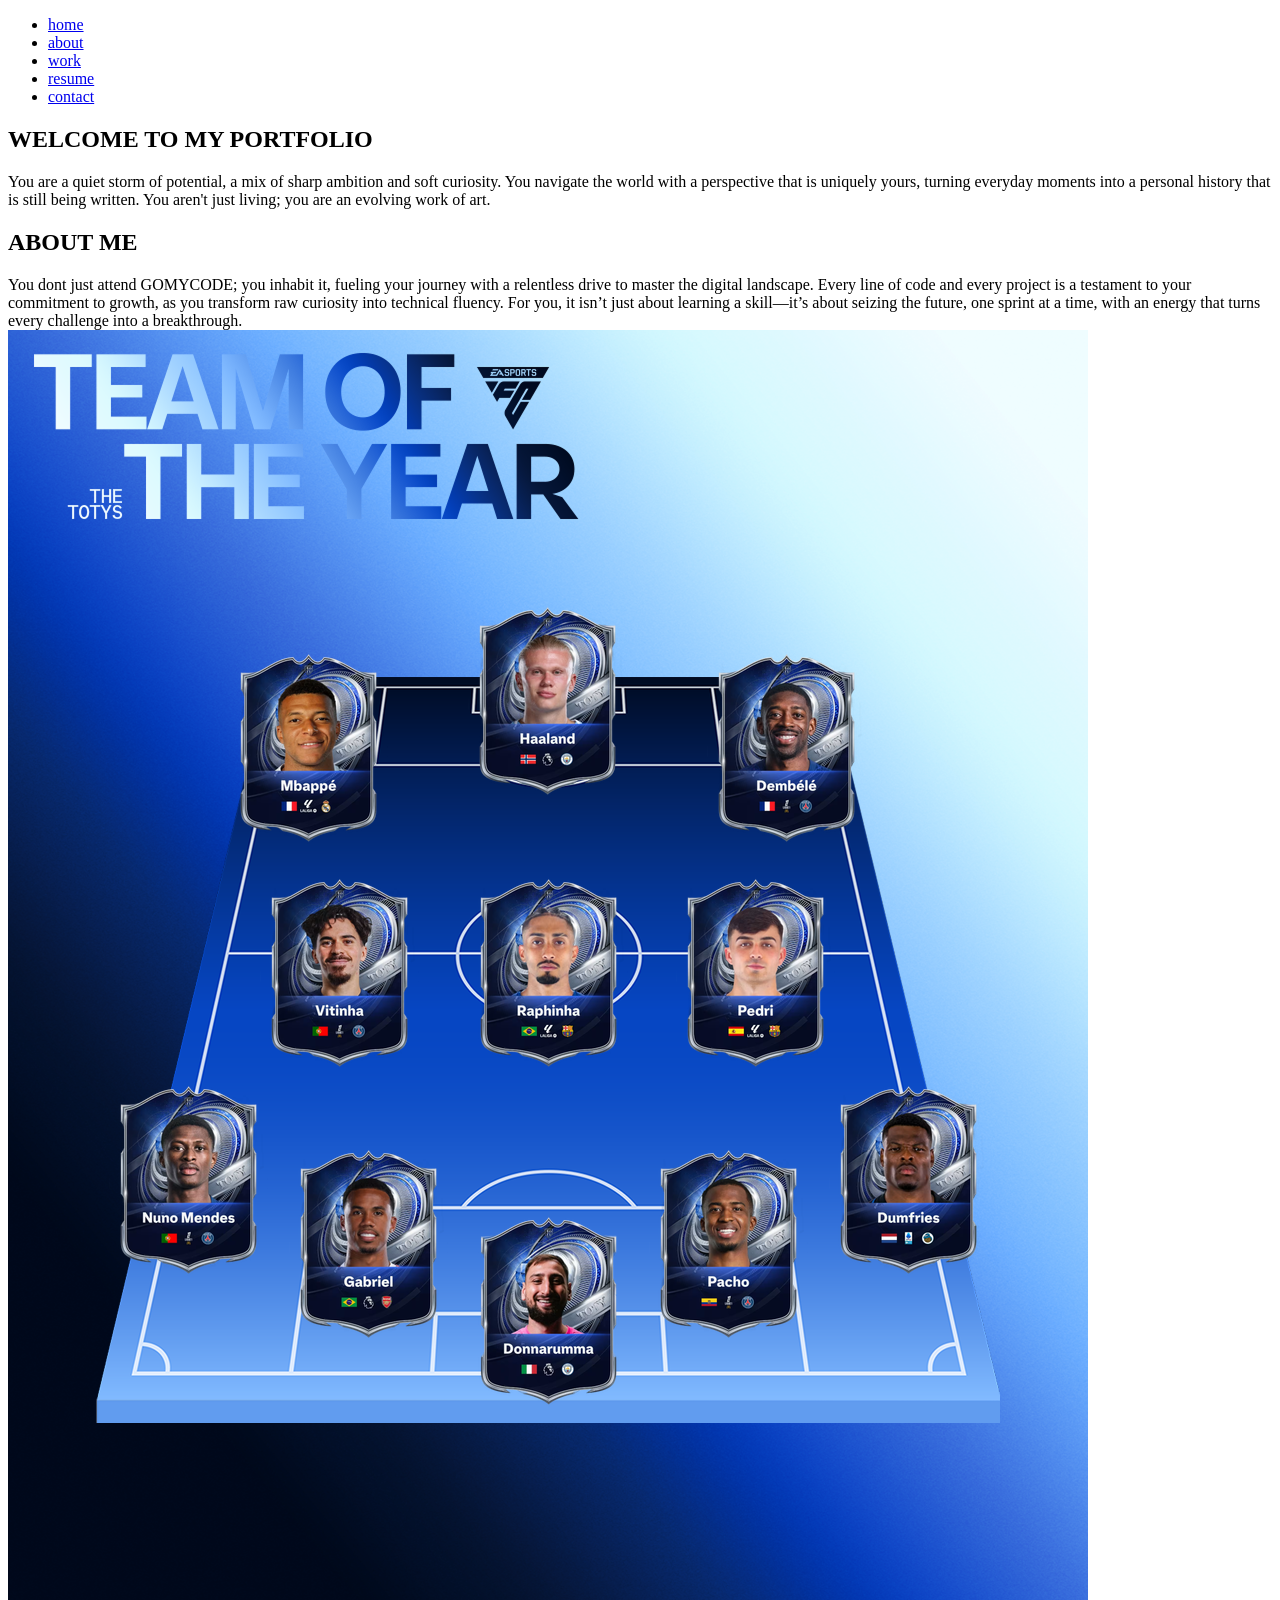
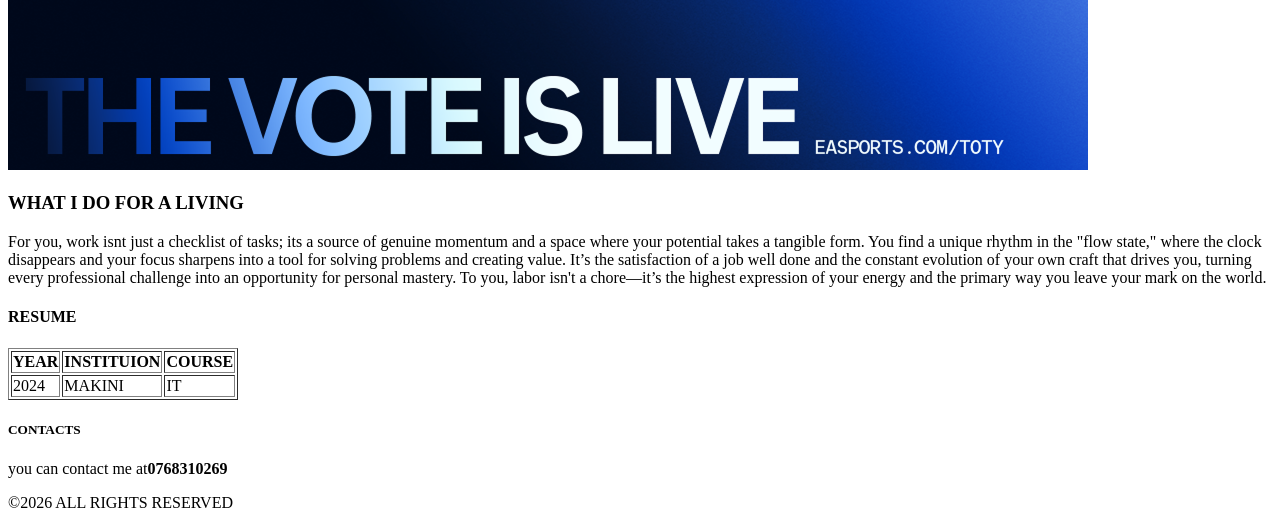
==== index.html @ 909c478e "adding a file" ====
<!doctype html>
<head>
  <title>my portfolio</title>
</head>
<body>
  <html>
    <header>
      <nav>
        <ul>
          <li><a href="#home.">home</a></li>
          <li><a href="#about">about</a></li>
          <li><a href="#work">work</a></li>
          <li><a href="#resume">resume</a></li>
          <li><a href="#conatct">contact</a></li>
        </ul>
      </nav>
    </header>
    <section id="home">
      <h1>WELCOME TO MY PORTFOLIO</h1>
      <p>
        You are a quiet storm of potential, a mix of sharp ambition and soft
        curiosity. You navigate the world with a perspective that is uniquely
        yours, turning everyday moments into a personal history that is still
        being written. You aren't just living; you are an evolving work of art.
      </p>
    </section>
    <section id="about">
      <h2>ABOUT ME</h2>
      <p>
        You dont just attend GOMYCODE; you inhabit it, fueling your journey with
        a relentless drive to master the digital landscape. Every line of code
        and every project is a testament to your commitment to growth, as you
        transform raw curiosity into technical fluency. For you, it isn’t just
        about learning a skill—it’s about seizing the future, one sprint at a
        time, with an energy that turns every challenge into a breakthrough.
        <img src="assets/images/My-TOTY26-3_4.png" alt="image">
      </p>
      
    </section>
    <section id="work">
      <h3>WHAT I DO FOR A LIVING</h3>
      <p>
        For you, work isnt just a checklist of tasks; its a source of genuine
        momentum and a space where your potential takes a tangible form. You
        find a unique rhythm in the "flow state," where the clock disappears and
        your focus sharpens into a tool for solving problems and creating value.
        It’s the satisfaction of a job well done and the constant evolution of
        your own craft that drives you, turning every professional challenge
        into an opportunity for personal mastery. To you, labor isn't a
        chore—it’s the highest expression of your energy and the primary way you
        leave your mark on the world.
      </p>
    </section>
    <section id="resume">
      <h4>RESUME</h4>
      <table border="1">
        <tr>
          <th>YEAR</th>
          <th>INSTITUION</th>
          <th>COURSE</th>
        </tr>
        <tr>
          <td>2024</td>
          <td>MAKINI</td>
          <td>IT</td>
        </tr>
      </table>
    </section>
    <section id="contact">
      <h5>CONTACTS</h5>
      <p>you can contact me at<b>0768310269</b></p>
    </section>
    <footer>
      <p>&copy;2026 ALL RIGHTS RESERVED</p>
    </footer>
  </html>
</body>
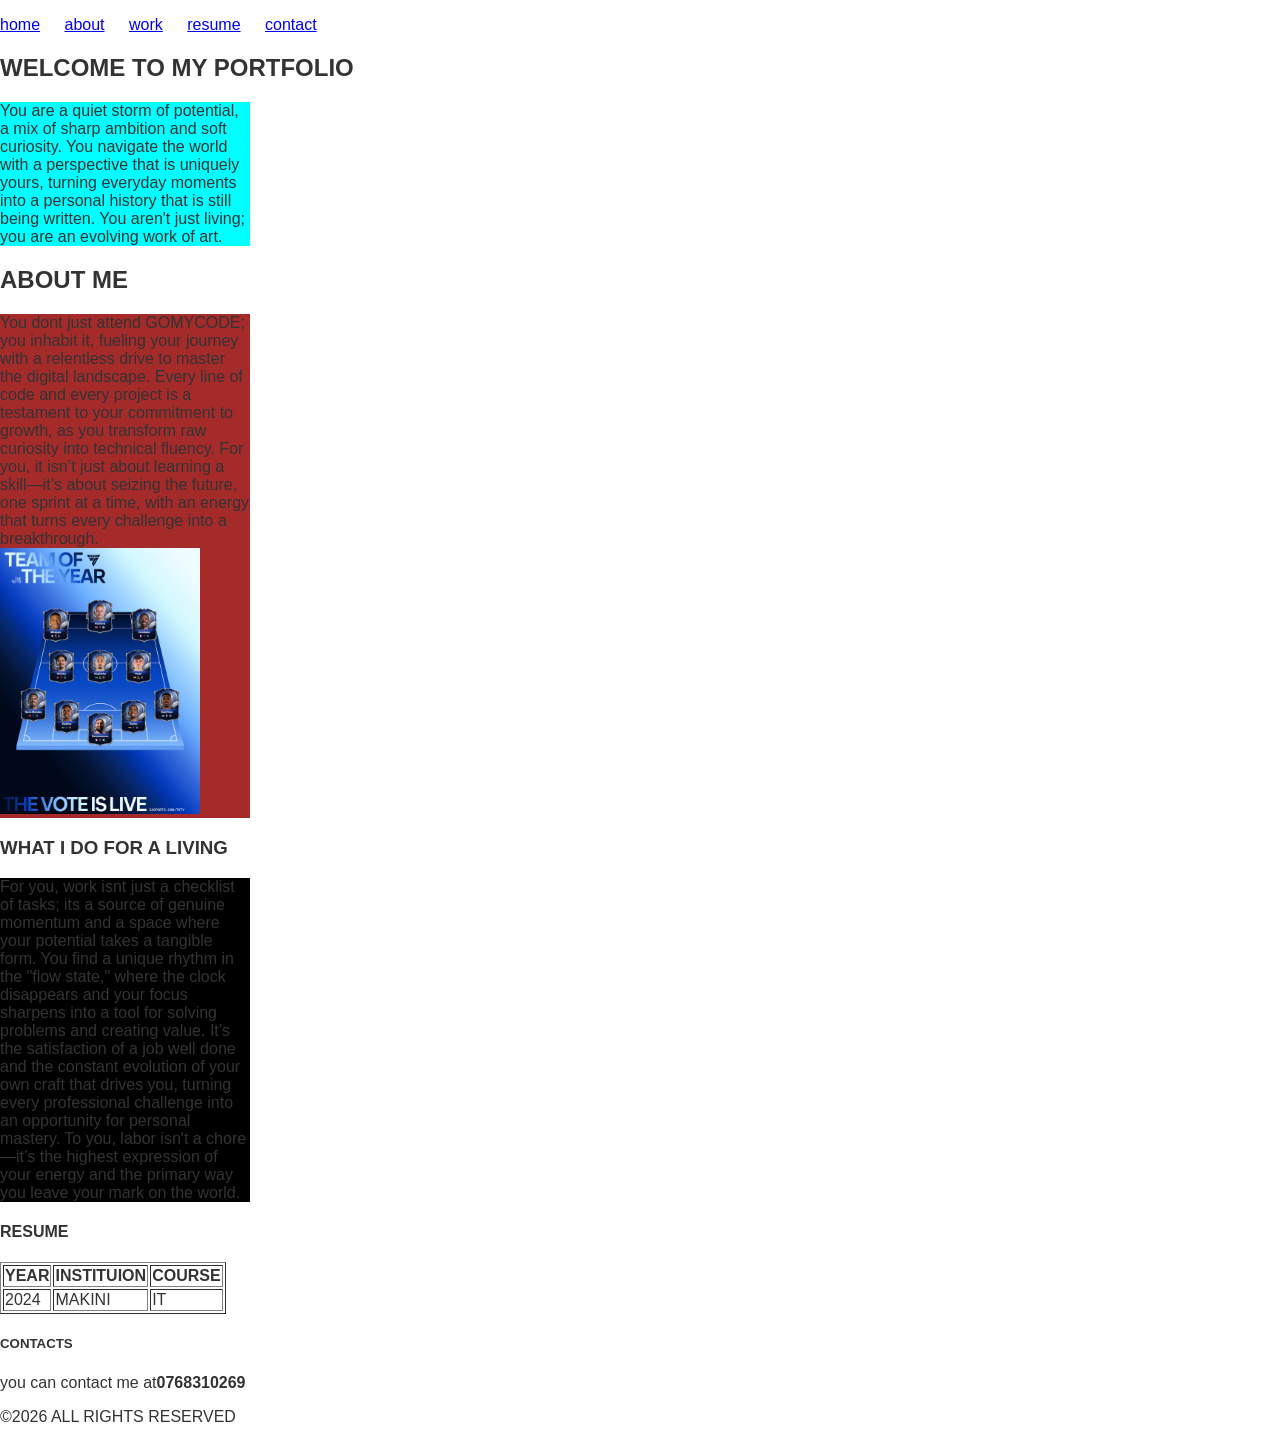
==== commit cd26765d: "adding a file" ====
--- a/index.html
+++ b/index.html
@@ -1,31 +1,38 @@
 <!doctype html>
 <head>
   <title>my portfolio</title>
+  <link rel="stylesheet" href="style.css">
+
 </head>
 <body>
-  <html>
     <header>
       <nav>
         <ul>
-          <li><a href="#home.">home</a></li>
+          <li><a href="#home">home</a></li>
           <li><a href="#about">about</a></li>
           <li><a href="#work">work</a></li>
           <li><a href="#resume">resume</a></li>
-          <li><a href="#conatct">contact</a></li>
+          <li><a href="#contact">contact</a></li>
         </ul>
       </nav>
     </header>
     <section id="home">
       <h1>WELCOME TO MY PORTFOLIO</h1>
+      <div class="container">
+      <div class="box-1">
       <p>
         You are a quiet storm of potential, a mix of sharp ambition and soft
         curiosity. You navigate the world with a perspective that is uniquely
         yours, turning everyday moments into a personal history that is still
         being written. You aren't just living; you are an evolving work of art.
       </p>
+      </div>
+    </div>
     </section>
     <section id="about">
       <h2>ABOUT ME</h2>
+      <div class="container">
+      <div class="box-2">
       <p>
         You dont just attend GOMYCODE; you inhabit it, fueling your journey with
         a relentless drive to master the digital landscape. Every line of code
@@ -33,12 +40,16 @@
         transform raw curiosity into technical fluency. For you, it isn’t just
         about learning a skill—it’s about seizing the future, one sprint at a
         time, with an energy that turns every challenge into a breakthrough.
-        <img src="assets/images/My-TOTY26-3_4.png" alt="image">
+        <img src="assets/images/My-TOTY26-3_4.png" alt="image"width=200px>
       </p>
+      </div>
+    </div>
       
     </section>
     <section id="work">
       <h3>WHAT I DO FOR A LIVING</h3>
+      <div class="container">
+      <div class="box-3">
       <p>
         For you, work isnt just a checklist of tasks; its a source of genuine
         momentum and a space where your potential takes a tangible form. You
@@ -50,10 +61,12 @@
         chore—it’s the highest expression of your energy and the primary way you
         leave your mark on the world.
       </p>
+      </div>
+      </div>
     </section>
     <section id="resume">
       <h4>RESUME</h4>
-      <table border="1">
+      <table Border="1">
         <tr>
           <th>YEAR</th>
           <th>INSTITUION</th>
--- a/style.css
+++ b/style.css
@@ -0,0 +1,36 @@
+body{
+    background: color #f4f4f4;
+    font-family:Arial, Helvetica, sans-serif;
+    margin:auto;
+    color:#333;
+}
+nav li {
+    display: inline-block;
+    margin-right: 20px;
+}
+
+nav ul{
+    list-style-type: none;
+    padding: 0;
+}
+body{
+    font-family:Arial, Helvetica, sans-serif;
+}
+.container{
+    width: 500px;
+}
+.box-1{
+    background-color: aqua;
+}
+.container{
+    width:200px;
+}
+.box-2{
+    background-color: brown;
+}
+.container{
+    width: 250px;
+}
+.box-3{
+    background-color: black;
+}
